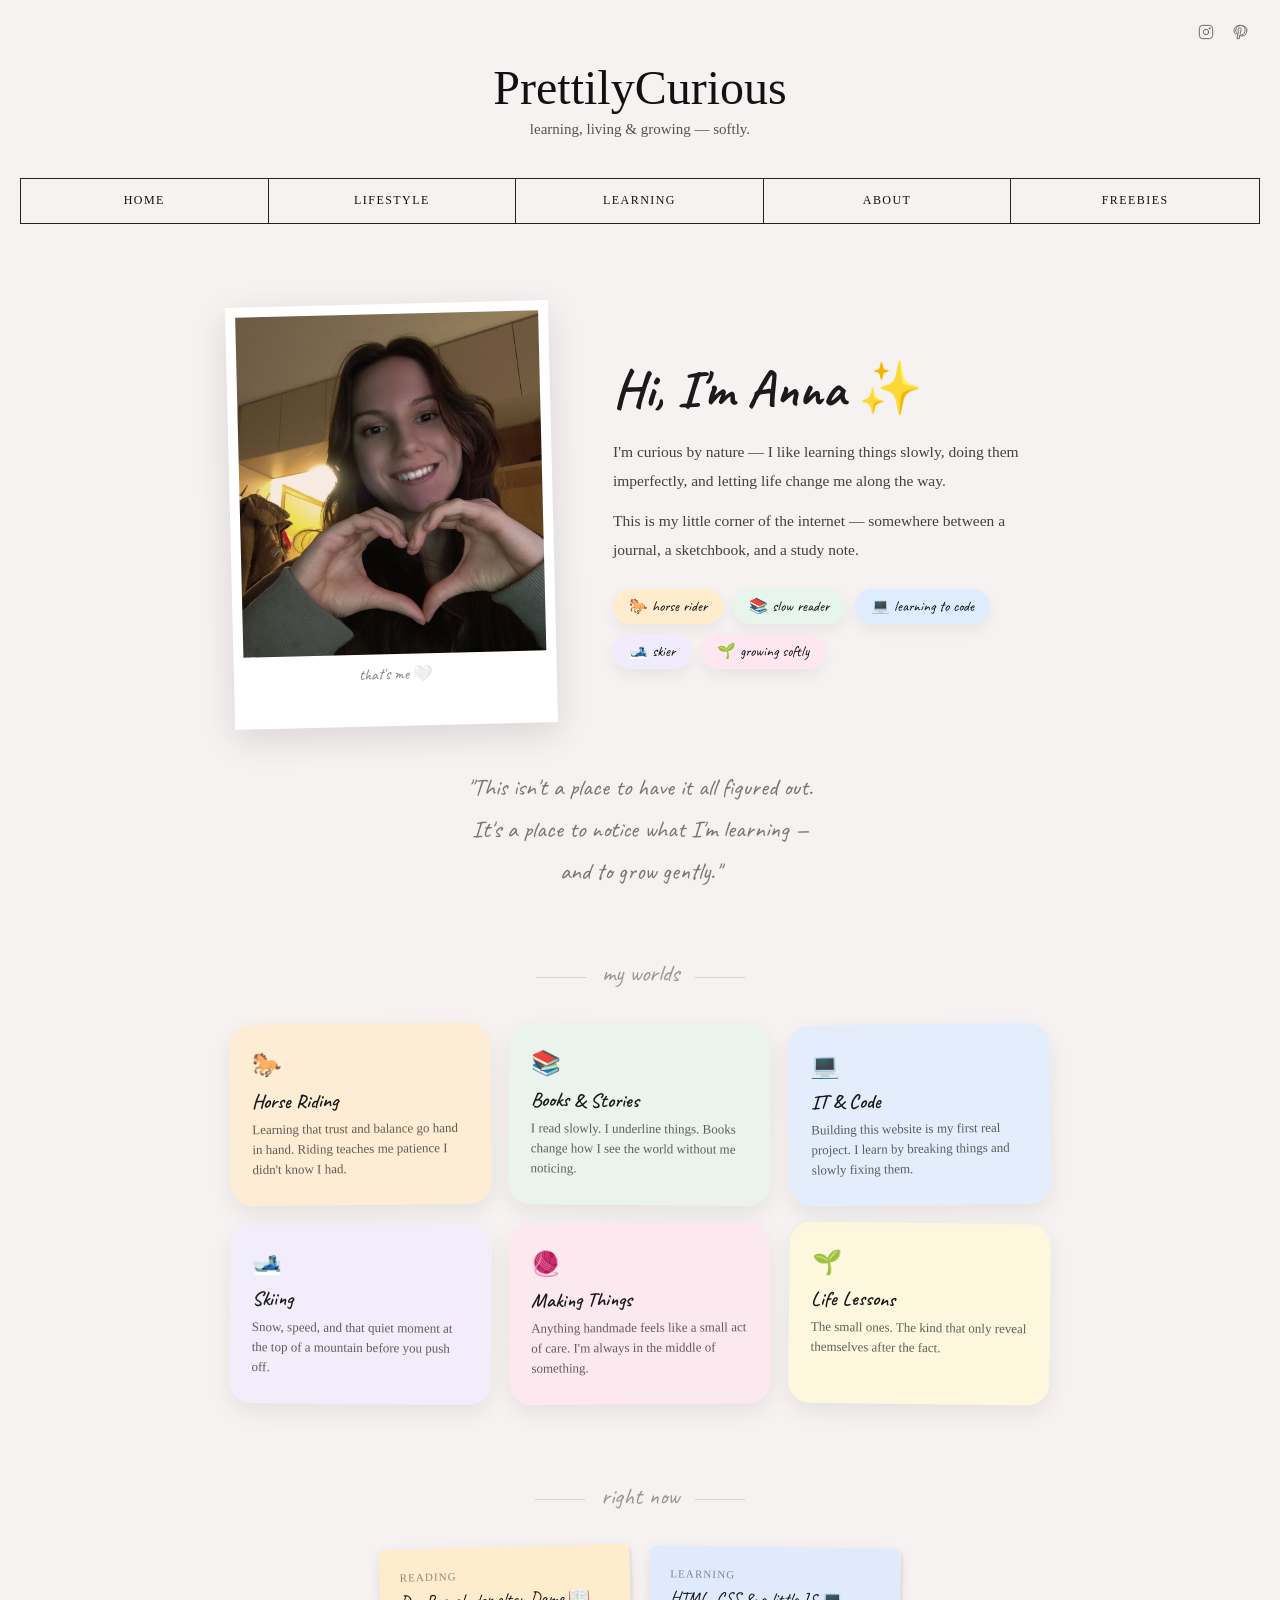
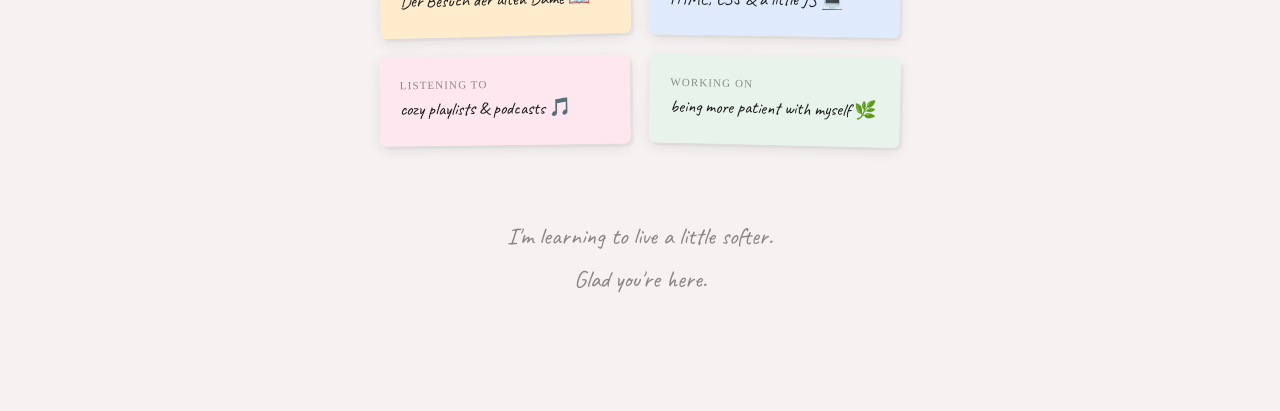
==== about.html @ 050235d7 "." ====
<!DOCTYPE html>
<html lang="en">
<head>
    <meta charset="UTF-8">
    <title>About – PrettilyCurious</title>
    <meta name="viewport" content="width=device-width, initial-scale=1.0">
    <link rel="stylesheet" href="style.css">
    <link href="https://fonts.googleapis.com/css2?family=Caveat:wght@400;600;700&display=swap" rel="stylesheet">
    <style>

        /* ── Hero ── */
        .about-hero {
            padding: 80px 20px 20px;
            max-width: 860px;
            margin: 0 auto;
            display: grid;
            grid-template-columns: 0.85fr 1.15fr;
            gap: 60px;
            align-items: center;
        }

        /* Polaroid-style photo */
        .about-photo-card {
            background: white;
            padding: 10px 10px 42px;
            box-shadow: 0 10px 35px rgba(0,0,0,0.12);
            transform: rotate(-1.4deg);
            position: relative;
        }
        .about-photo-card img {
            width: 100%;
            display: block;
            object-fit: cover;
            height: 340px;
        }
        .about-photo-caption {
            font-family: 'Caveat', cursive;
            font-size: 16px;
            text-align: center;
            padding-top: 10px;
            opacity: 0.5;
            display: block;
        }

        /* Intro text */
        .about-intro h1 {
            font-family: 'Caveat', cursive;
            font-size: 52px;
            font-weight: 700;
            line-height: 1.1;
            margin-bottom: 20px;
            color: #1a1a1a;
        }
        .about-intro p {
            font-size: 15.5px;
            line-height: 1.85;
            opacity: 0.78;
            margin-bottom: 12px;
        }

        /* Tags */
        .about-tags {
            display: flex;
            flex-wrap: wrap;
            gap: 10px;
            margin-top: 24px;
        }
        .about-tag {
            padding: 8px 16px;
            border-radius: 999px;
            font-size: 13px;
            box-shadow: 0 6px 16px rgba(0,0,0,0.06);
            font-family: 'Caveat', cursive;
            font-size: 15px;
        }
        .about-tag:nth-child(1) { background: rgba(255,235,200,0.9); }
        .about-tag:nth-child(2) { background: rgba(230,245,235,0.9); }
        .about-tag:nth-child(3) { background: rgba(220,235,255,0.9); }
        .about-tag:nth-child(4) { background: rgba(240,235,255,0.9); }
        .about-tag:nth-child(5) { background: rgba(255,230,240,0.9); }

        /* ── Chapter break (matching lifestyle) ── */
        .chapter-break {
            text-align: center;
            padding: 56px 0 36px;
        }
        .chapter-break::before,
        .chapter-break::after {
            content: '';
            display: inline-block;
            width: 50px; height: 1px;
            background: rgba(0,0,0,0.13);
            vertical-align: middle;
            margin: 0 16px;
        }
        .chapter-break span {
            font-family: 'Caveat', cursive;
            font-size: 24px;
            opacity: 0.42;
            color: #1a1a1a;
        }

        /* ── Quote ── */
        .about-quote {
            text-align: center;
            padding: 20px 20px 10px;
            max-width: 620px;
            margin: 0 auto;
        }
        .about-quote blockquote {
            font-family: 'Caveat', cursive;
            font-size: 24px;
            line-height: 1.75;
            opacity: 0.55;
            font-style: normal;
            font-weight: 400;
        }

        /* ── My Worlds ── */
        .about-worlds {
            max-width: 860px;
            margin: 0 auto;
            padding: 0 20px 20px;
        }
        .worlds-grid {
            display: grid;
            grid-template-columns: repeat(3, 1fr);
            gap: 18px;
        }
        .world-tile {
            padding: 26px 22px;
            border-radius: 22px;
            box-shadow: 0 8px 22px rgba(0,0,0,0.07);
            transition: transform 0.25s ease;
        }
        .world-tile:hover { transform: rotate(0deg) translateY(-4px) !important; }

        .world-tile:nth-child(1) { background: rgba(255,235,200,0.7);  transform: rotate(-0.6deg); }
        .world-tile:nth-child(2) { background: rgba(230,245,235,0.7);  transform: rotate(0.4deg); }
        .world-tile:nth-child(3) { background: rgba(220,235,255,0.7);  transform: rotate(-0.8deg); }
        .world-tile:nth-child(4) { background: rgba(240,235,255,0.7);  transform: rotate(0.5deg); }
        .world-tile:nth-child(5) { background: rgba(255,230,240,0.7);  transform: rotate(-0.4deg); }
        .world-tile:nth-child(6) { background: rgba(255,248,215,0.75); transform: rotate(0.7deg); }

        .world-emoji { font-size: 24px; display: block; margin-bottom: 10px; }
        .world-tile h4 {
            font-family: 'Caveat', cursive;
            font-size: 20px;
            font-weight: 600;
            margin-bottom: 6px;
            color: #1a1a1a;
        }
        .world-tile p { font-size: 13px; line-height: 1.55; opacity: 0.65; }

        /* ── Right now ── */
        .about-currently {
            max-width: 860px;
            margin: 0 auto;
            padding: 0 20px 30px;
        }
        .sticky-grid {
            display: grid;
            grid-template-columns: repeat(2, 1fr);
            gap: 20px;
            max-width: 520px;
            margin: 0 auto;
        }
        .sticky {
            padding: 22px 20px 24px;
            border-radius: 6px;
            box-shadow: 0 4px 14px rgba(0,0,0,0.09), 3px 3px 0 rgba(0,0,0,0.04);
            transition: transform 0.25s ease;
        }
        .sticky:hover { transform: rotate(0deg) scale(1.04) !important; }
        .sticky:nth-child(1) { background: rgba(255,235,200,0.9);  transform: rotate(-1.5deg); }
        .sticky:nth-child(2) { background: rgba(220,235,255,0.88); transform: rotate(0.9deg); }
        .sticky:nth-child(3) { background: rgba(255,230,240,0.88); transform: rotate(-0.7deg); }
        .sticky:nth-child(4) { background: rgba(230,245,235,0.88); transform: rotate(1.3deg); }

        .sticky-label {
            font-size: 11px;
            opacity: 0.45;
            letter-spacing: 0.1em;
            text-transform: uppercase;
            margin-bottom: 6px;
        }
        .sticky-value {
            font-family: 'Caveat', cursive;
            font-size: 18px;
            line-height: 1.4;
            color: #1a1a1a;
        }

        /* ── Closing ── */
        .about-closing {
            padding: 40px 20px 110px;
            text-align: center;
        }
        .about-closing p {
            font-family: 'Caveat', cursive;
            font-size: 24px;
            opacity: 0.48;
            line-height: 1.8;
        }

        /* ── Mobile ── */
        @media (max-width: 640px) {
            .about-hero {
                grid-template-columns: 1fr;
                gap: 32px;
                padding: 40px 16px 20px;
            }
            .about-intro h1 { font-size: 38px; }
            .about-photo-card { max-width: 220px; margin: 0 auto; }
            .about-worlds-grid { grid-template-columns: repeat(2, 1fr); gap: 14px; }
            .about-values-grid { grid-template-columns: repeat(2, 1fr); gap: 14px; }
            .about-quote { padding: 32px 16px; }
            .about-closing { padding: 24px 16px 70px; }
            .chapter-section-about { padding: 32px 16px; }
        }

    </style>
</head>

<body>

<header class="site-header">
    <div class="social-links">
        <a href="https://instagram.com/prettilycurious" target="_blank" aria-label="Instagram">
            <svg viewBox="0 0 24 24" aria-hidden="true">
                <rect x="2" y="2" width="20" height="20" rx="5" ry="5"></rect>
                <circle cx="12" cy="12" r="4"></circle>
                <circle cx="17.5" cy="6.5" r="1"></circle>
            </svg>
        </a>
        <a href="https://pinterest.com/prettilycurious" target="_blank" aria-label="Pinterest">
            <svg viewBox="0 0 24 24" aria-hidden="true">
                <path d="M12 2C6.9 2 3 5.4 3 9.9c0 3.3 1.9 5.2 3.1 5.2.5 0 .8-1.4.8-1.8
      0-.5-1.3-1.6-1.3-3.7 0-4.3 3.3-7.4 7.7-7.4
      3.7 0 6.4 2.1 6.4 5.9
      0 4.4-1.9 8.1-4.8 8.1
      -1.6 0-2.8-1.3-2.4-2.9
      .4-1.9 1.3-4 1.3-5.4
      0-1.2-.7-2.3-2-2.3
      -1.6 0-2.8 1.6-2.8 3.8
      0 1.4.5 2.3.5 2.3
      L7.5 22h3.4l.8-5.6
      c.5.9 1.9 1.7 3.3 1.7
      4.4 0 7.4-4 7.4-9.4
      C22.4 5.7 18.1 2 12 2z"/>
            </svg>
        </a>
    </div>
    <div class="page-width">
        <h1 class="logo">PrettilyCurious</h1>
        <p class="tagline">learning, living & growing — softly.</p>
        <nav class="nav">
            <a href="index.html">HOME</a>
            <a href="lifestyle.html">LIFESTYLE</a>
            <a href="learning.html">LEARNING</a>
            <a href="about.html">ABOUT</a>
            <a href="dashboard.html">FREEBIES</a>
        </nav>
    </div>
</header>

<!-- HERO -->
<div class="about-hero">
    <div class="about-photo-card">
        <img src="assets/images/Heart_selfie.jpeg" alt="Anna">
        <span class="about-photo-caption">that's me 🤍</span>
    </div>
    <div class="about-intro">
        <h1>Hi, I'm Anna ✨</h1>
        <p>
            I'm curious by nature — I like learning things slowly,
            doing them imperfectly,
            and letting life change me along the way.
        </p>
        <p>
            This is my little corner of the internet —
            somewhere between a journal, a sketchbook, and a study note.
        </p>
        <div class="about-tags">
            <span class="about-tag">🐎 horse rider</span>
            <span class="about-tag">📚 slow reader</span>
            <span class="about-tag">💻 learning to code</span>
            <span class="about-tag">🎿 skier</span>
            <span class="about-tag">🌱 growing softly</span>
        </div>
    </div>
</div>

<!-- QUOTE -->
<div class="about-quote">
    <blockquote>
        "This isn't a place to have it all figured out.<br>
        It's a place to notice what I'm learning —<br>
        and to grow gently."
    </blockquote>
</div>

<!-- MY WORLDS -->
<div class="chapter-break"><span>my worlds</span></div>
<div class="about-worlds">
    <div class="worlds-grid">
        <div class="world-tile">
            <span class="world-emoji">🐎</span>
            <h4>Horse Riding</h4>
            <p>Learning that trust and balance go hand in hand. Riding teaches me patience I didn't know I had.</p>
        </div>
        <div class="world-tile">
            <span class="world-emoji">📚</span>
            <h4>Books & Stories</h4>
            <p>I read slowly. I underline things. Books change how I see the world without me noticing.</p>
        </div>
        <div class="world-tile">
            <span class="world-emoji">💻</span>
            <h4>IT & Code</h4>
            <p>Building this website is my first real project. I learn by breaking things and slowly fixing them.</p>
        </div>
        <div class="world-tile">
            <span class="world-emoji">🎿</span>
            <h4>Skiing</h4>
            <p>Snow, speed, and that quiet moment at the top of a mountain before you push off.</p>
        </div>
        <div class="world-tile">
            <span class="world-emoji">🧶</span>
            <h4>Making Things</h4>
            <p>Anything handmade feels like a small act of care. I'm always in the middle of something.</p>
        </div>
        <div class="world-tile">
            <span class="world-emoji">🌱</span>
            <h4>Life Lessons</h4>
            <p>The small ones. The kind that only reveal themselves after the fact.</p>
        </div>
    </div>
</div>

<!-- RIGHT NOW -->
<div class="chapter-break"><span>right now</span></div>
<div class="about-currently">
    <div class="sticky-grid">
        <div class="sticky">
            <div class="sticky-label">Reading</div>
            <div class="sticky-value">Der Besuch der alten Dame 📖</div>
        </div>
        <div class="sticky">
            <div class="sticky-label">Learning</div>
            <div class="sticky-value">HTML, CSS & a little JS 💻</div>
        </div>
        <div class="sticky">
            <div class="sticky-label">Listening to</div>
            <div class="sticky-value">cozy playlists & podcasts 🎵</div>
        </div>
        <div class="sticky">
            <div class="sticky-label">Working on</div>
            <div class="sticky-value">being more patient with myself 🌿</div>
        </div>
    </div>
</div>

<!-- CLOSING -->
<div class="about-closing">
    <p>
        I'm learning to live a little softer.<br>
        Glad you're here.
    </p>
</div>

<script src="javaScript.js"></script>
</body>
</html>
---- style.css ----
/* RESET */
:root {
   --soft-rose: rgba(230, 180, 190, 0.25);
   --soft-rose-solid: #e6b4be;
   --sage: rgba(180, 200, 185, 0.25);
}
* {
    margin: 0;
    padding: 0;
    box-sizing: border-box;
}

/* GLOBAL */
body {
    font-family: "Georgia", serif;
    background: #f6f2f1;
    color: #111;
}

a {
    text-decoration: none;
    color: inherit;
}

/* PAGE WIDTH */
.page-width {
    max-width: 1500px;
    margin: 0 auto;
}

/* ================= HEADER ================= */

.site-header {
    text-align: center;
    padding: 60px 20px 0;
}

.logo {
    font-size: 48px;
    font-weight: 500;
    margin-bottom: 6px;
}

.tagline {
    font-size: 15px;
    opacity: 0.7;
    margin-bottom: 40px;
}

/* NAV */
.nav {
    display: grid;
    grid-template-columns: repeat(5, 1fr);
    border: 1px solid #222;
    border-bottom: 1px solid #222; /* WICHTIG */
    margin-top: 2rem;

    position: relative;
    z-index: 2; /* liegt ÜBER dem Hero */
}

.nav a {
    text-align: center;
    padding: 0.9rem 0;
    text-decoration: none;
    font-size: 0.75rem;
    letter-spacing: 0.12em;
    color: #111;
    border-right: 1px solid #222;
    transition: background 0.2s ease, color 0.2s ease;
}

.nav a:last-child {
    border-right: none;
}

/* subtiler Hover */
.nav a:hover {
    background: rgba(230, 180, 190, 0.35);
    text-decoration: underline;
    text-underline-offset: 4px;
}


/* ================= HERO ================= */

.hero {
    margin-top: 0; /* KEIN Abstand zum Nav */
}

.hero-image {
    width: 100%;
    display: block;
    box-shadow: 0 30px 60px rgba(0,0,0,0.08);
}

/* ================= CURRENT TOPICS ================= */

.topics {
     background: var(--soft-rose);
        padding: 140px 20px 120px;
        margin-top: 120px;
        border-radius: 80px;
}

.topics-header {
    display: flex;
    align-items: center;
    justify-content: center;
    gap: 24px;
    margin-bottom: 70px;
}

.topics-header h2 {
    font-size: 16px;
    letter-spacing: 3px;
    font-weight: 400;
}

.topics-header em {
    font-style: italic;
    letter-spacing: 1px;
}

.topics-header .line {
    width: 70px;
    height: 1px;
    background: #222;
}

/* TOPICS GRID */
.topics-grid {
    display: grid;
    grid-template-columns: repeat(3, 1fr);
    gap: 60px;
    margin-bottom: 60px;
}

/* TOPIC CARD */
.topic-card {
    text-align: center;
    transition: transform 0.25s ease;
}

.topic-card img {
    width: 100%;
    height: 360px;
    object-fit: cover;
    border-radius: 18px;
    box-shadow: 0 20px 40px rgba(0,0,0,0.12);
    transition: transform 0.3s ease, box-shadow 0.3s ease;
}

.topic-card p {
    margin-top: 16px;
    font-size: 14px;
    letter-spacing: 0.5px;
}

/* HOVER TOPICS */
.topic-card:hover img {
    transform: translateY(-6px);
    box-shadow: 0 28px 60px rgba(0,0,0,0.18);
}

/* UNTERE LINIE */
.topics-divider {
    height: 1px;
    width: 100%;
    background: #222;
    margin-top: 80px;
}

/* ================= CURRENT FAVOURITES ================= */

.favorites {
  background: #f6f2f1; /* bewusst beige */
  padding: 140px 20px 120px;
}

.favorites-header {
  display: flex;
  align-items: center;
  justify-content: center;
  gap: 24px;
  margin-bottom: 80px;
}

.favorites-header h2 {
  font-size: 16px;
  letter-spacing: 3px;
  font-weight: 400;
}

.favorites-header em {
  font-style: italic;
  letter-spacing: 1px;
}

.favorites-header .line {
  width: 70px;
  height: 1px;
  background: var(--soft-rose-solid);
}

/* GRID */

.favorites-grid {
  display: grid;
  grid-template-columns: repeat(5, 1fr);
  gap: 40px;
}

/* CARD */

.favorite-card {
  position: relative;
  background: rgba(255,255,255,0.85);
  border-radius: 22px;
  padding: 40px 28px;
  text-align: center;
  box-shadow: 0 18px 45px rgba(0,0,0,0.08);
  transition: transform 0.25s ease;
}

.favorite-card:hover {
  transform: translateY(-4px);
}


.favorite-card .icon {
  font-size: 22px;
  display: block;
  margin-bottom: 14px;
}

.favorite-card h3 {
  font-size: 13px;
  letter-spacing: 0.14em;
  text-transform: uppercase;
  margin-bottom: 14px;
}

.favorite-card p {
  font-size: 14px;
  line-height: 1.6;
  opacity: 0.85;
}

.favorite-card em {
  font-style: italic;
  opacity: 0.8;
}

.favorite-image {
  position: absolute;
  top: -28px;
  left: 50%;
  transform: translateX(-50%) translateY(20px);

  width: 180px;
  aspect-ratio: 4 / 5;   /* 👈 KEY CHANGE */

  border-radius: 16px;
  overflow: hidden;

  opacity: 0;
  pointer-events: none;
  transition: opacity 0.35s ease, transform 0.35s ease;

}

.favorite-image img {
  width: 100%;
  height: 100%;
  object-fit: cover;     /* ✨ DAS ist der Gamechanger */
  object-position: center;

  box-shadow: 0 14px 35px rgba(0,0,0,0.18);
}


.favorite-card:hover .favorite-image {
  opacity: 1;
  transform: translateX(-50%) translateY(0);
}

.favorite-content {
  transition: opacity 0.3s ease, transform 0.3s ease;
}

.favorite-card:hover .favorite-content {
  opacity: 0;
  transform: translateY(6px);
 }


/* RESPONSIVE */

@media (max-width: 1100px) {
  .favorites-grid {
    grid-template-columns: repeat(2, 1fr);
  }
}

@media (max-width: 600px) {
  .favorites-grid {
    grid-template-columns: 1fr;
  }
}

/* ================= Glitter ================= */
.sparkle {
  position: absolute;
  width: 3px;
  height: 3px;
  background: rgba(230, 180, 190, 0.45); /* soft rose, sehr fein */
  border-radius: 50%;
  pointer-events: none;
  z-index: 9999;

  filter: blur(0.3px);

  animation: sparkleFade 0.6s ease-out forwards;
}

@keyframes sparkleFade {
  0% {
    transform: scale(1);
    opacity: 0.9;
  }
  100% {
    transform: scale(0.2) translateY(10px);
    opacity: 0;
  }
}

/* ================= Social Media ================= */

.social-links {
  position: absolute;
  top: 24px;
  right: 32px;
  display: flex;
  gap: 18px;
  z-index: 3;
}

.social-links svg {
  width: 16px;
  height: 16px;
  stroke: #111;
  fill: none;
  stroke-width: 1.5;
  opacity: 0.6;
  transition: opacity 0.2s ease, stroke 0.2s ease;
}

.social-links a:hover svg {
  opacity: 1;
  stroke: var(--soft-rose-solid);
}


/* ================= RESPONSIVE ================= */

@media (max-width: 768px) {

    /* Header */
    .site-header { padding: 44px 16px 0; }
    .logo { font-size: 32px; }
    .tagline { font-size: 13px; margin-bottom: 24px; }
    .social-links { top: 14px; right: 14px; gap: 12px; }

    /* Nav — horizontal scroll statt wrap */
    .nav {
        display: flex;
        overflow-x: auto;
        -webkit-overflow-scrolling: touch;
        scrollbar-width: none;
        grid-template-columns: unset;
    }
    .nav::-webkit-scrollbar { display: none; }
    .nav a {
        flex: 0 0 auto;
        white-space: nowrap;
        padding: 0.85rem 18px;
        font-size: 0.7rem;
    }

    /* Homepage topics */
    .topics { padding: 70px 16px; margin-top: 50px; border-radius: 40px; }
    .topics-grid { grid-template-columns: 1fr; gap: 28px; }
    .topic-card img { height: 220px; }
    .topics-header { margin-bottom: 40px; }

    /* Favorites */
    .favorites { padding: 70px 16px; }
    .favorites-header { margin-bottom: 48px; }

    /* About (global grid) */
    .about-hero { padding: 60px 16px; }
    .about-hero-grid { grid-template-columns: 1fr; gap: 36px; }
    .about-worlds-grid { grid-template-columns: 1fr; gap: 24px; }
    .about-story { padding: 60px 16px; }
    .about-worlds { padding: 60px 16px; }
    .about-why { padding: 60px 16px; }
}

/*.diary-note {
  padding: 50px 0px;
  text-align: center;
}

.diary-note p {
  font-family: Georgia, serif;
  font-size: 18px;
  font-style: italic;
  color: rgba(17, 17, 17, 0.55);
  letter-spacing: 0.02em;
}*/


/* ================= LEARNING ================= */

.page-width.narrow {
  max-width: 900px;
}

/* ===== LEARNING HEADER UPDATE ===== */

/* ================= LEARNING HEADER ================= */

.learning-hero {
  padding: 50px 20px 60px;
  text-align: center;
  background: linear-gradient(
    180deg,
    rgba(255, 225, 230, 0.45),
    rgba(246, 242, 241, 0)
  );
  border-radius: 0 0 100px 100px;
}

.learning-hero::after {
  content: "";
  display: block;
  width: 80px;
  height: 2px;
  background: rgba(230, 180, 190, 0.6);
  margin: 80px auto 0;
  border-radius: 2px;
}

.learning-title {
  font-size: 56px;
  font-weight: 500;
  margin-bottom: 12px;
}

.learning-intro {
  max-width: 520px;
  margin: 0 auto 50px;
  font-size: 16px;
  line-height: 1.6;
  opacity: 0.8;
}

/* WORLDS */

.learning-worlds {
  display: flex;
  flex-wrap: wrap;
  gap: 16px;
  justify-content: center;
}

/* BASE CHIP */

.world-chip {
  padding: 14px 22px;
  border-radius: 999px;
  font-size: 14px;
  letter-spacing: 0.04em;
  background: rgba(255,255,255,0.85);
  box-shadow: 0 12px 25px rgba(0,0,0,0.08);
  transition: transform 0.25s ease, box-shadow 0.25s ease;
}

/* Hover – playful but soft */
.world-chip:hover {
  transform: translateY(-4px);
  box-shadow: 0 18px 35px rgba(0,0,0,0.14);
}

/* COLOR VARIANTS */

.world-chip.books {
  background: rgba(255, 235, 200, 0.9);
}

.world-chip.code {
  background: rgba(220, 235, 255, 0.9);
}

.world-chip.riding {
  background: rgba(230, 245, 235, 0.9);
}

.world-chip.skiing {
  background: rgba(235, 240, 255, 0.9);
}

.world-chip.making {
  background: rgba(255, 230, 240, 0.9);
}

.world-chip.life {
  background: rgba(225, 240, 230, 0.9);
}

.learning-entry {
  max-width: 520px;
  margin-bottom: 60px;
}

.entry-meta {
  font-size: 12px;
  letter-spacing: 0.12em;
  opacity: 0.6;
}



/* ===== ABOUT ===== */
.about-hero {
  padding: 140px 20px 120px;
}

.about-hero-grid {
  display: grid;
  grid-template-columns: 1.1fr 0.9fr;
  gap: 80px;
  align-items: center;
}

.about-hero-text h1 {
  font-size: 42px;
  font-weight: 500;
  margin-bottom: 24px;
}

.about-hero-text p {
  font-size: 18px;
  line-height: 1.7;
  opacity: 0.85;
}

.about-hero-image img {
  width: 100%;
  border-radius: 28px;
  box-shadow: 0 30px 60px rgba(0,0,0,0.12);
}

.about-story {
  padding: 100px 20px;
  text-align: center;
}

.about-story-text {
  font-size: 20px;
  line-height: 1.8;
  max-width: 720px;
  margin: 0 auto;
}

.about-worlds {
  padding: 120px 20px;
}

.about-worlds-grid {
  display: grid;
  grid-template-columns: repeat(3, 1fr);
  gap: 40px;
}

.world-card {
  position: relative;
}

.world-card img {
  width: 100%;
  height: 420px;
  object-fit: cover;
  border-radius: 26px;
  box-shadow: 0 20px 40px rgba(0,0,0,0.12);
}

.world-card span {
  position: absolute;
  bottom: 18px;
  left: 18px;
  background: rgba(255,255,255,0.8);
  padding: 6px 14px;
  border-radius: 14px;
  font-size: 13px;
}

.about-why {
  padding: 120px 20px;
  text-align: center;
}

.about-why p {
  font-size: 18px;
  opacity: 0.75;
}
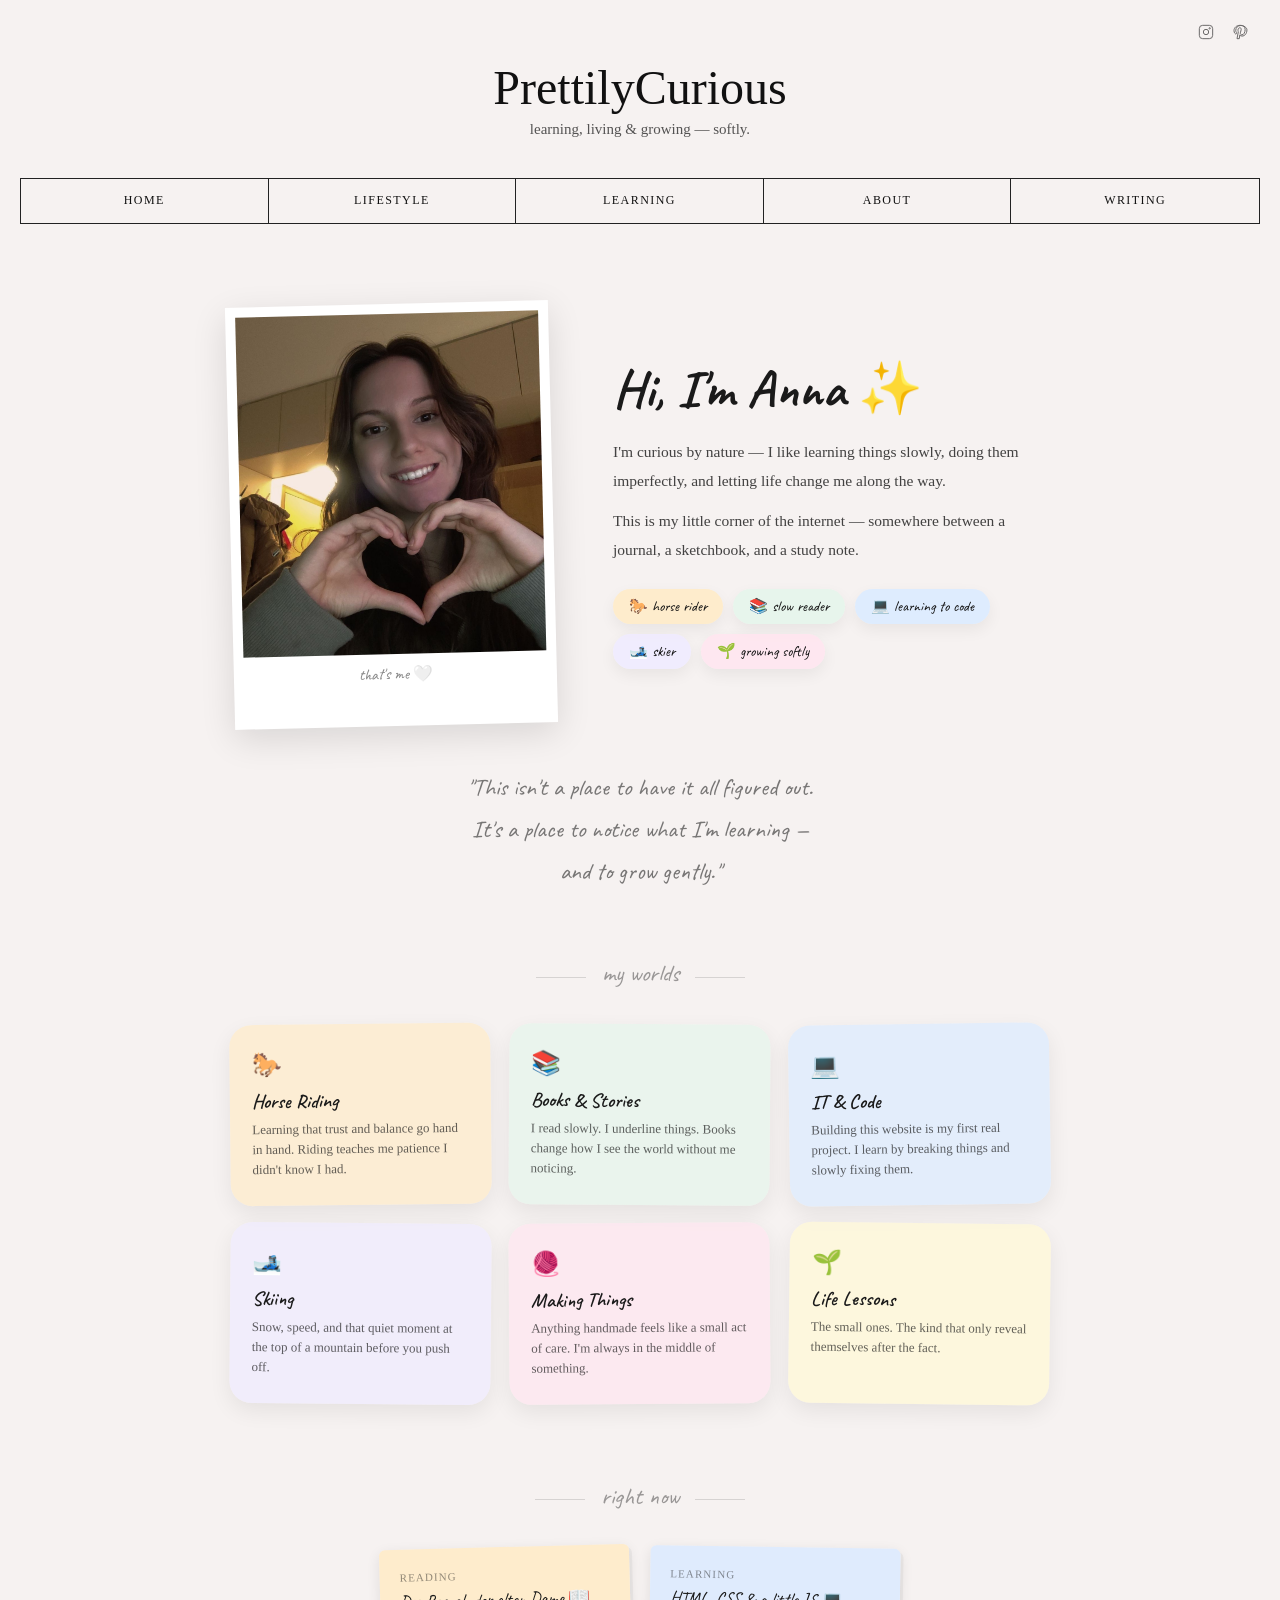
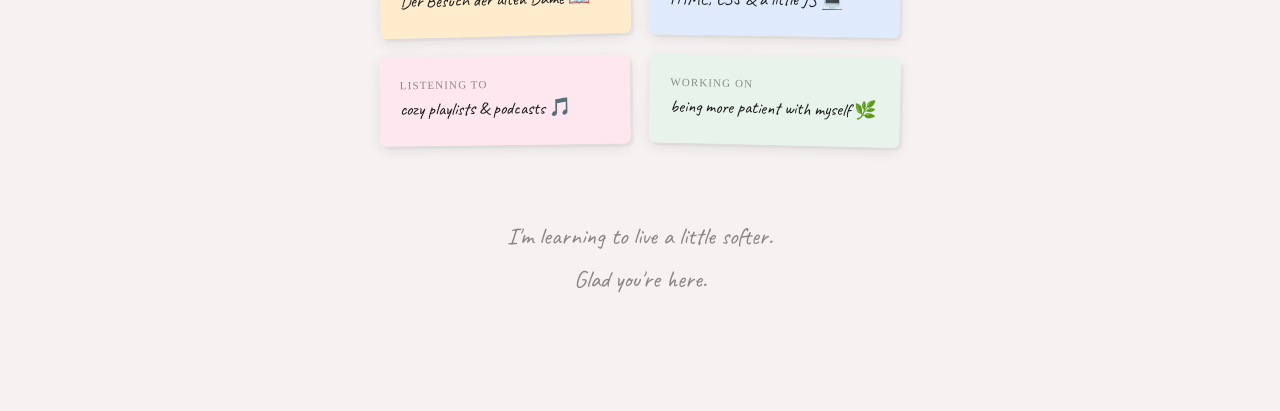
==== commit b87b832a: "Add Writing page; replace Freebies with Writing in nav" ====
--- a/about.html
+++ b/about.html
@@ -259,7 +259,7 @@
             <a href="lifestyle.html">LIFESTYLE</a>
             <a href="learning.html">LEARNING</a>
             <a href="about.html">ABOUT</a>
-            <a href="dashboard.html">FREEBIES</a>
+            <a href="writing.html">WRITING</a>
         </nav>
     </div>
 </header>
--- a/style.css
+++ b/style.css
@@ -507,8 +507,12 @@
   background: rgba(230, 245, 235, 0.9);
 }
 
-.world-chip.skiing {
-  background: rgba(235, 240, 255, 0.9);
+.world-chip.running {
+  background: rgba(255, 235, 215, 0.9);
+}
+
+.world-chip.writing {
+  background: rgba(240, 235, 255, 0.9);
 }
 
 .world-chip.making {
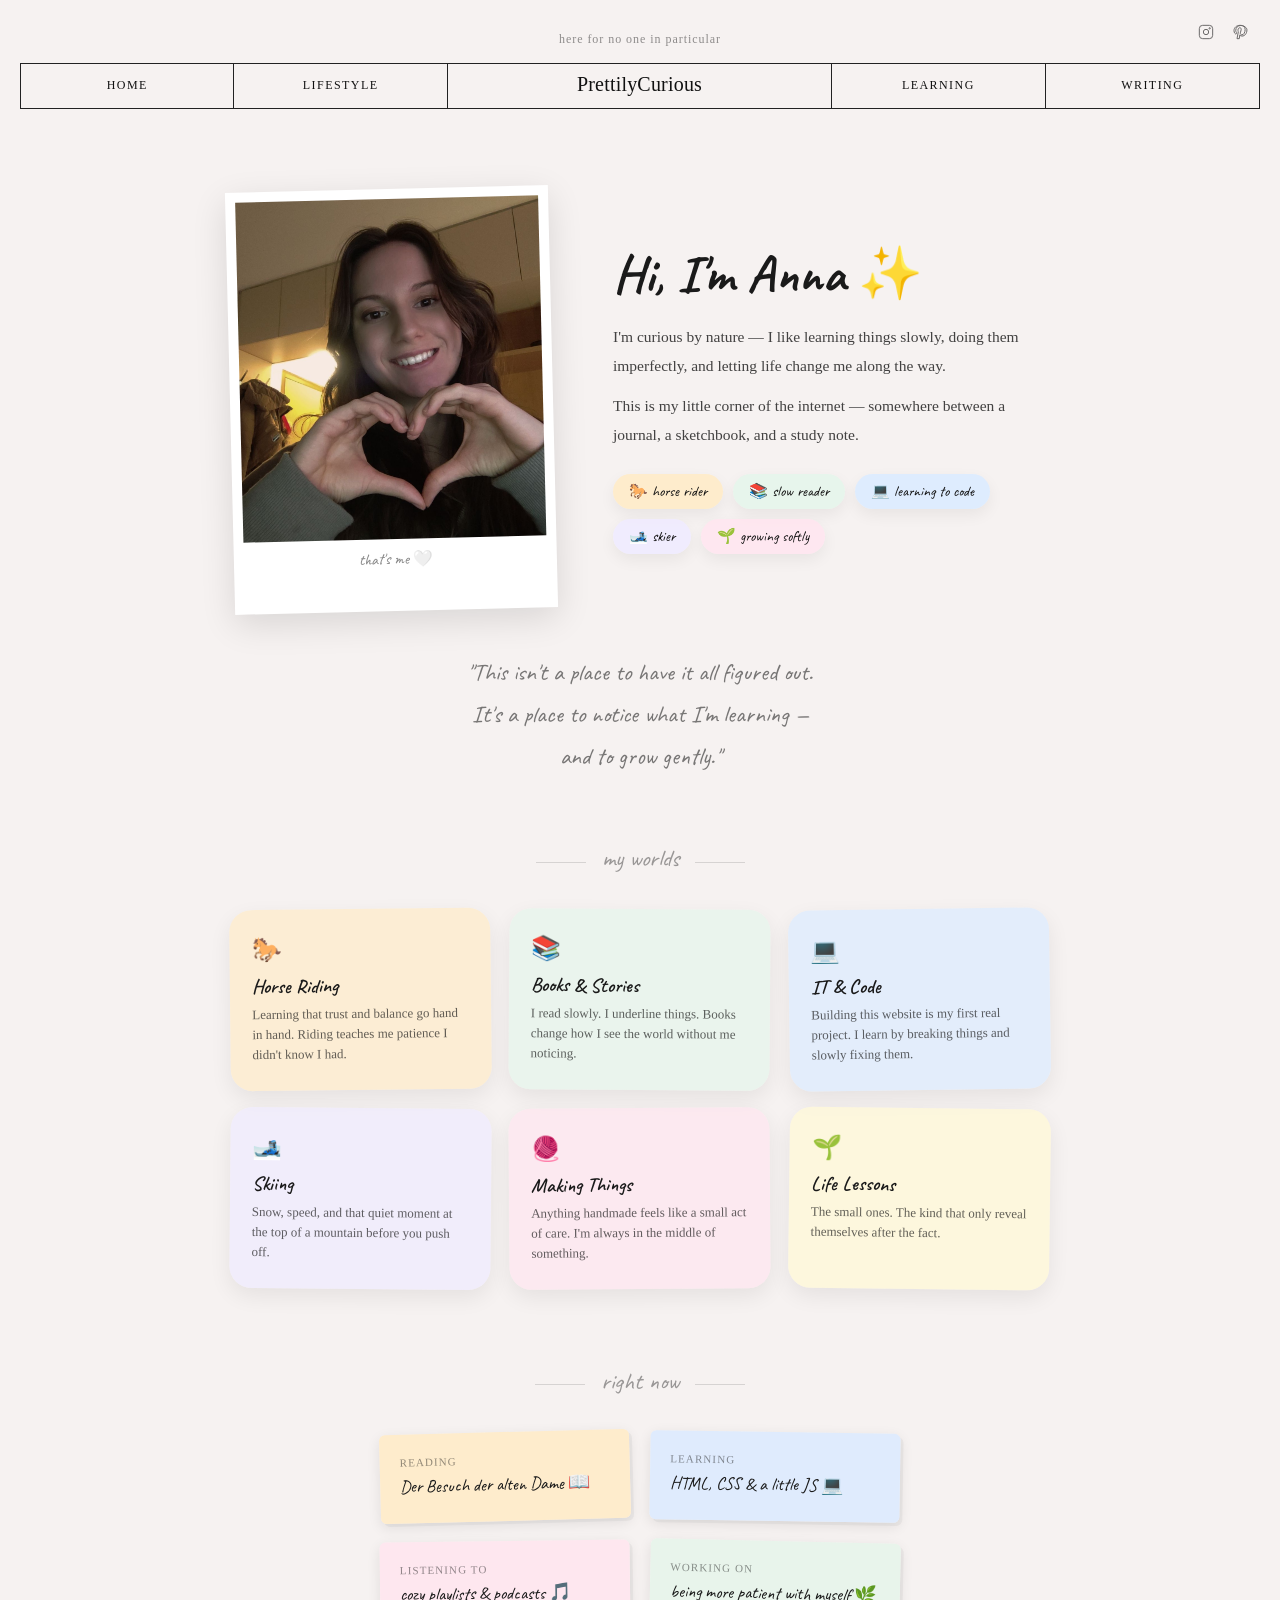
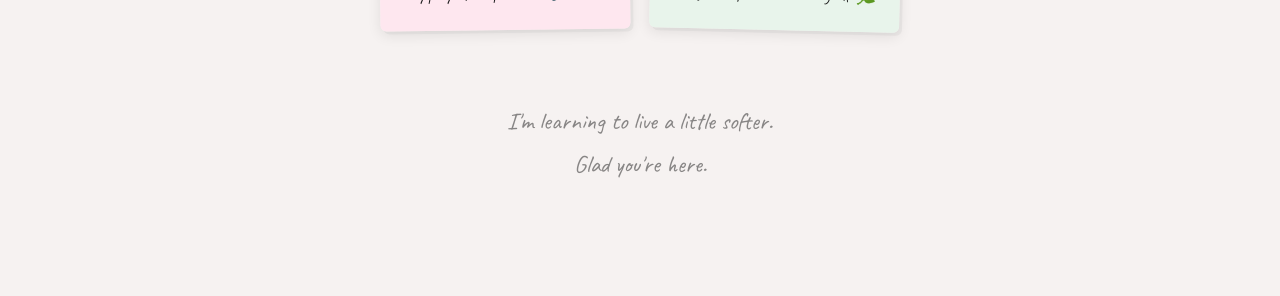
==== commit e7ec0bb9: "Centered logo nav, tagline 'here for no one in particular'" ====
--- a/about.html
+++ b/about.html
@@ -252,13 +252,12 @@
         </a>
     </div>
     <div class="page-width">
-        <h1 class="logo">PrettilyCurious</h1>
-        <p class="tagline">learning, living & growing — softly.</p>
+        <p class="tagline">here for no one in particular</p>
         <nav class="nav">
             <a href="index.html">HOME</a>
             <a href="lifestyle.html">LIFESTYLE</a>
+            <a href="index.html" class="nav-logo">PrettilyCurious</a>
             <a href="learning.html">LEARNING</a>
-            <a href="about.html">ABOUT</a>
             <a href="writing.html">WRITING</a>
         </nav>
     </div>
--- a/style.css
+++ b/style.css
@@ -32,31 +32,23 @@
 
 .site-header {
     text-align: center;
-    padding: 60px 20px 0;
-}
-
-.logo {
-    font-size: 48px;
-    font-weight: 500;
-    margin-bottom: 6px;
+    padding: 32px 20px 0;
 }
 
 .tagline {
-    font-size: 15px;
-    opacity: 0.7;
-    margin-bottom: 40px;
+    font-size: 12px;
+    opacity: 0.45;
+    letter-spacing: 0.08em;
+    margin-bottom: 16px;
 }
 
 /* NAV */
 .nav {
     display: grid;
-    grid-template-columns: repeat(5, 1fr);
+    grid-template-columns: 1fr 1fr 1.8fr 1fr 1fr;
     border: 1px solid #222;
-    border-bottom: 1px solid #222; /* WICHTIG */
-    margin-top: 2rem;
-
     position: relative;
-    z-index: 2; /* liegt ÜBER dem Hero */
+    z-index: 2;
 }
 
 .nav a {
@@ -74,11 +66,23 @@
     border-right: none;
 }
 
+.nav-logo {
+    font-size: 20px !important;
+    font-weight: 500 !important;
+    letter-spacing: 0.01em !important;
+    padding: 0.5rem 0 !important;
+    line-height: 1.2;
+}
+
 /* subtiler Hover */
 .nav a:hover {
     background: rgba(230, 180, 190, 0.35);
     text-decoration: underline;
     text-underline-offset: 4px;
+}
+
+.nav-logo:hover {
+    text-decoration: none !important;
 }
 
 
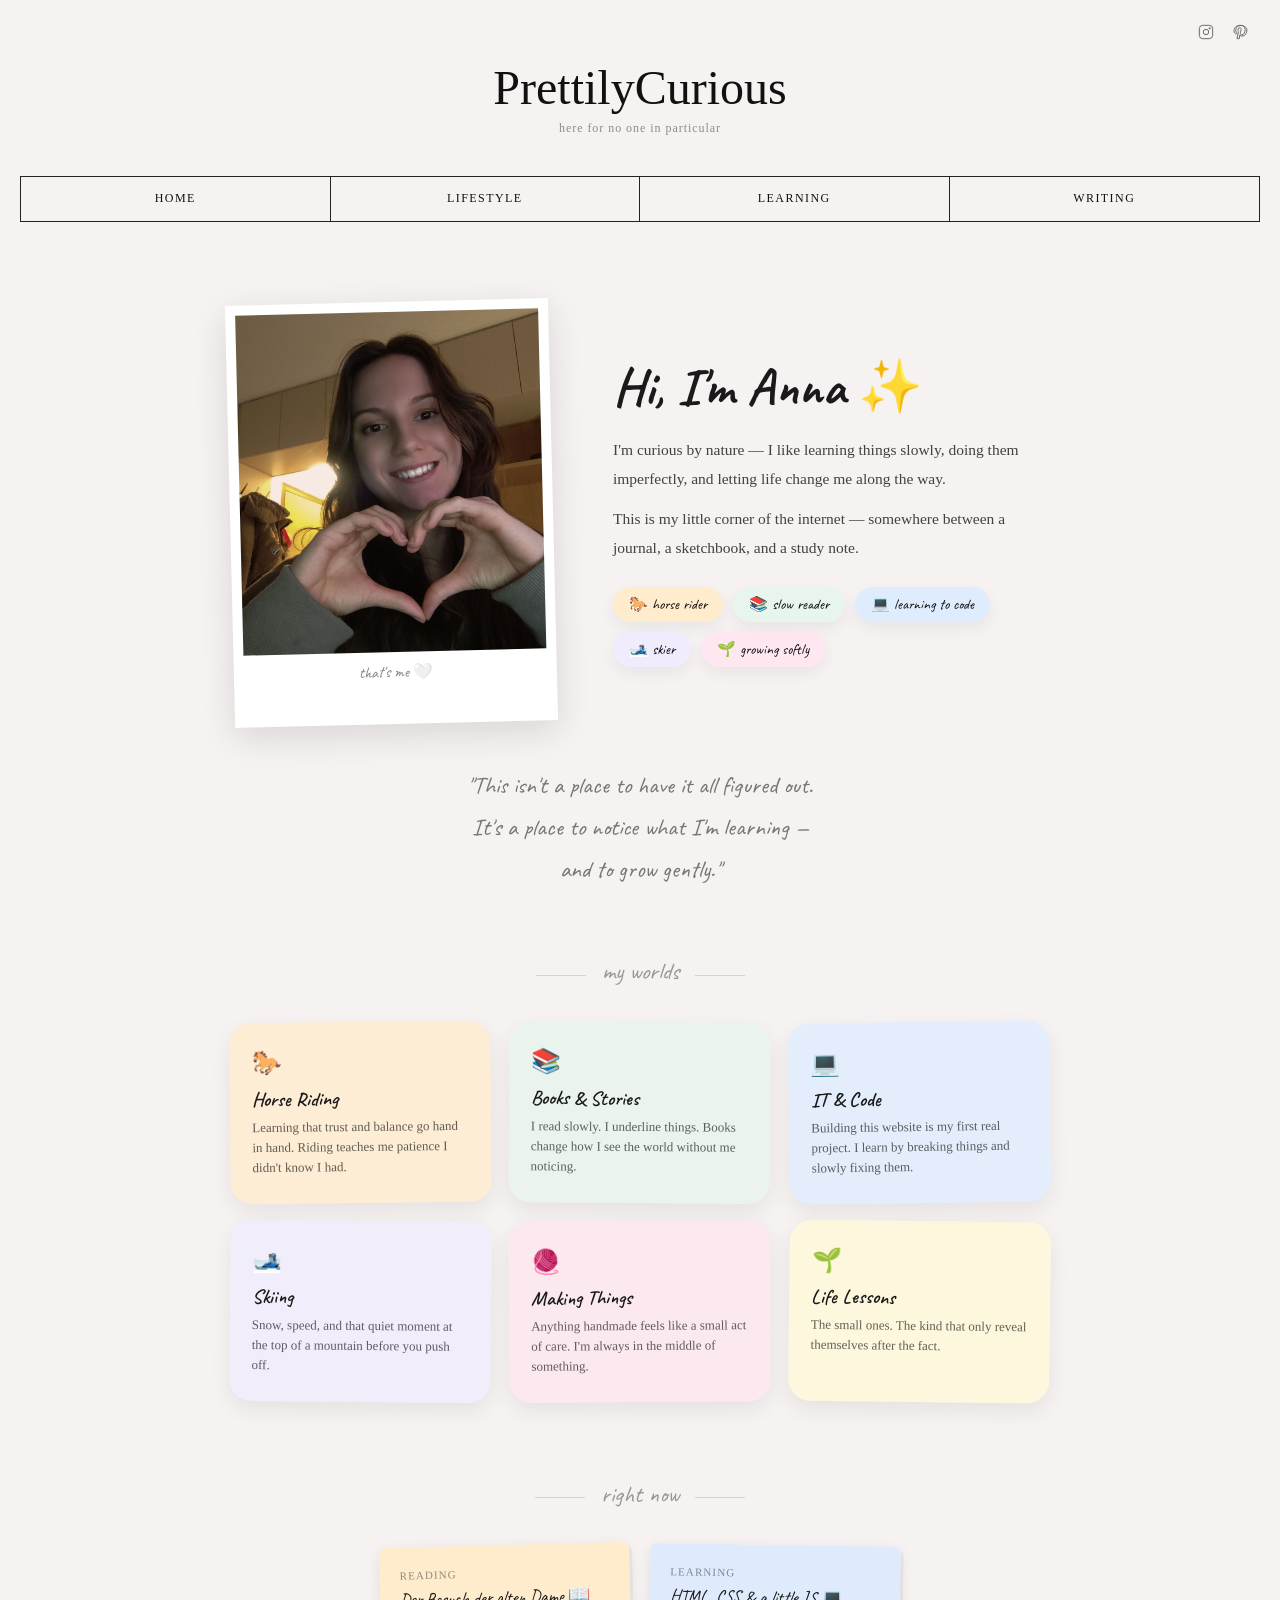
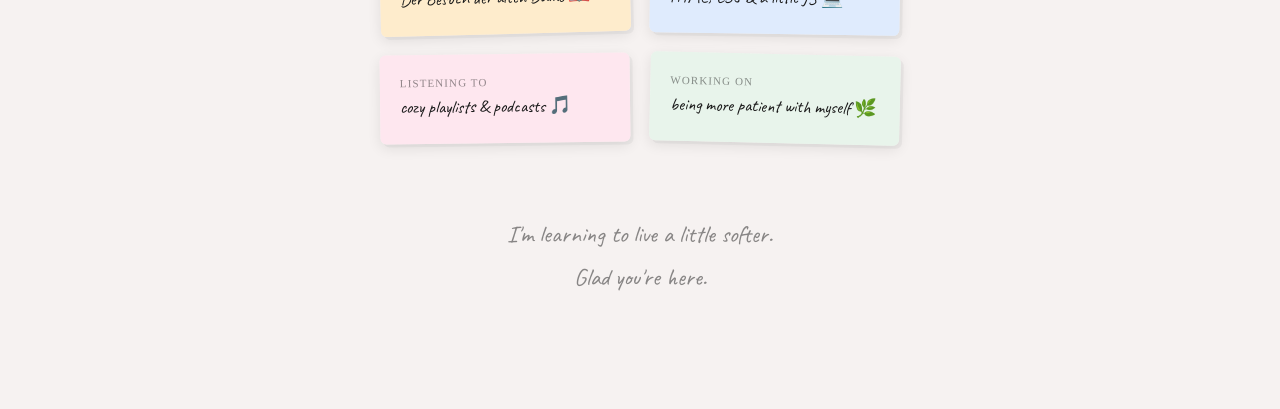
==== commit 413d5231: "Revert logo above nav, crop hero image bottom - Restore <h1 class="logo"> above nav on all pages - N" ====
--- a/about.html
+++ b/about.html
@@ -252,11 +252,11 @@
         </a>
     </div>
     <div class="page-width">
+        <h1 class="logo">PrettilyCurious</h1>
         <p class="tagline">here for no one in particular</p>
         <nav class="nav">
             <a href="index.html">HOME</a>
             <a href="lifestyle.html">LIFESTYLE</a>
-            <a href="index.html" class="nav-logo">PrettilyCurious</a>
             <a href="learning.html">LEARNING</a>
             <a href="writing.html">WRITING</a>
         </nav>
--- a/style.css
+++ b/style.css
@@ -32,21 +32,28 @@
 
 .site-header {
     text-align: center;
-    padding: 32px 20px 0;
+    padding: 60px 20px 0;
+}
+
+.logo {
+    font-size: 48px;
+    font-weight: 500;
+    margin-bottom: 6px;
 }
 
 .tagline {
     font-size: 12px;
     opacity: 0.45;
     letter-spacing: 0.08em;
-    margin-bottom: 16px;
+    margin-bottom: 40px;
 }
 
 /* NAV */
 .nav {
     display: grid;
-    grid-template-columns: 1fr 1fr 1.8fr 1fr 1fr;
+    grid-template-columns: repeat(4, 1fr);
     border: 1px solid #222;
+    margin-top: 2rem;
     position: relative;
     z-index: 2;
 }
@@ -66,14 +73,6 @@
     border-right: none;
 }
 
-.nav-logo {
-    font-size: 20px !important;
-    font-weight: 500 !important;
-    letter-spacing: 0.01em !important;
-    padding: 0.5rem 0 !important;
-    line-height: 1.2;
-}
-
 /* subtiler Hover */
 .nav a:hover {
     background: rgba(230, 180, 190, 0.35);
@@ -81,10 +80,6 @@
     text-underline-offset: 4px;
 }
 
-.nav-logo:hover {
-    text-decoration: none !important;
-}
-
 
 /* ================= HERO ================= */
 
@@ -96,6 +91,9 @@
     width: 100%;
     display: block;
     box-shadow: 0 30px 60px rgba(0,0,0,0.08);
+    max-height: 560px;
+    object-fit: cover;
+    object-position: top center;
 }
 
 /* ================= CURRENT TOPICS ================= */
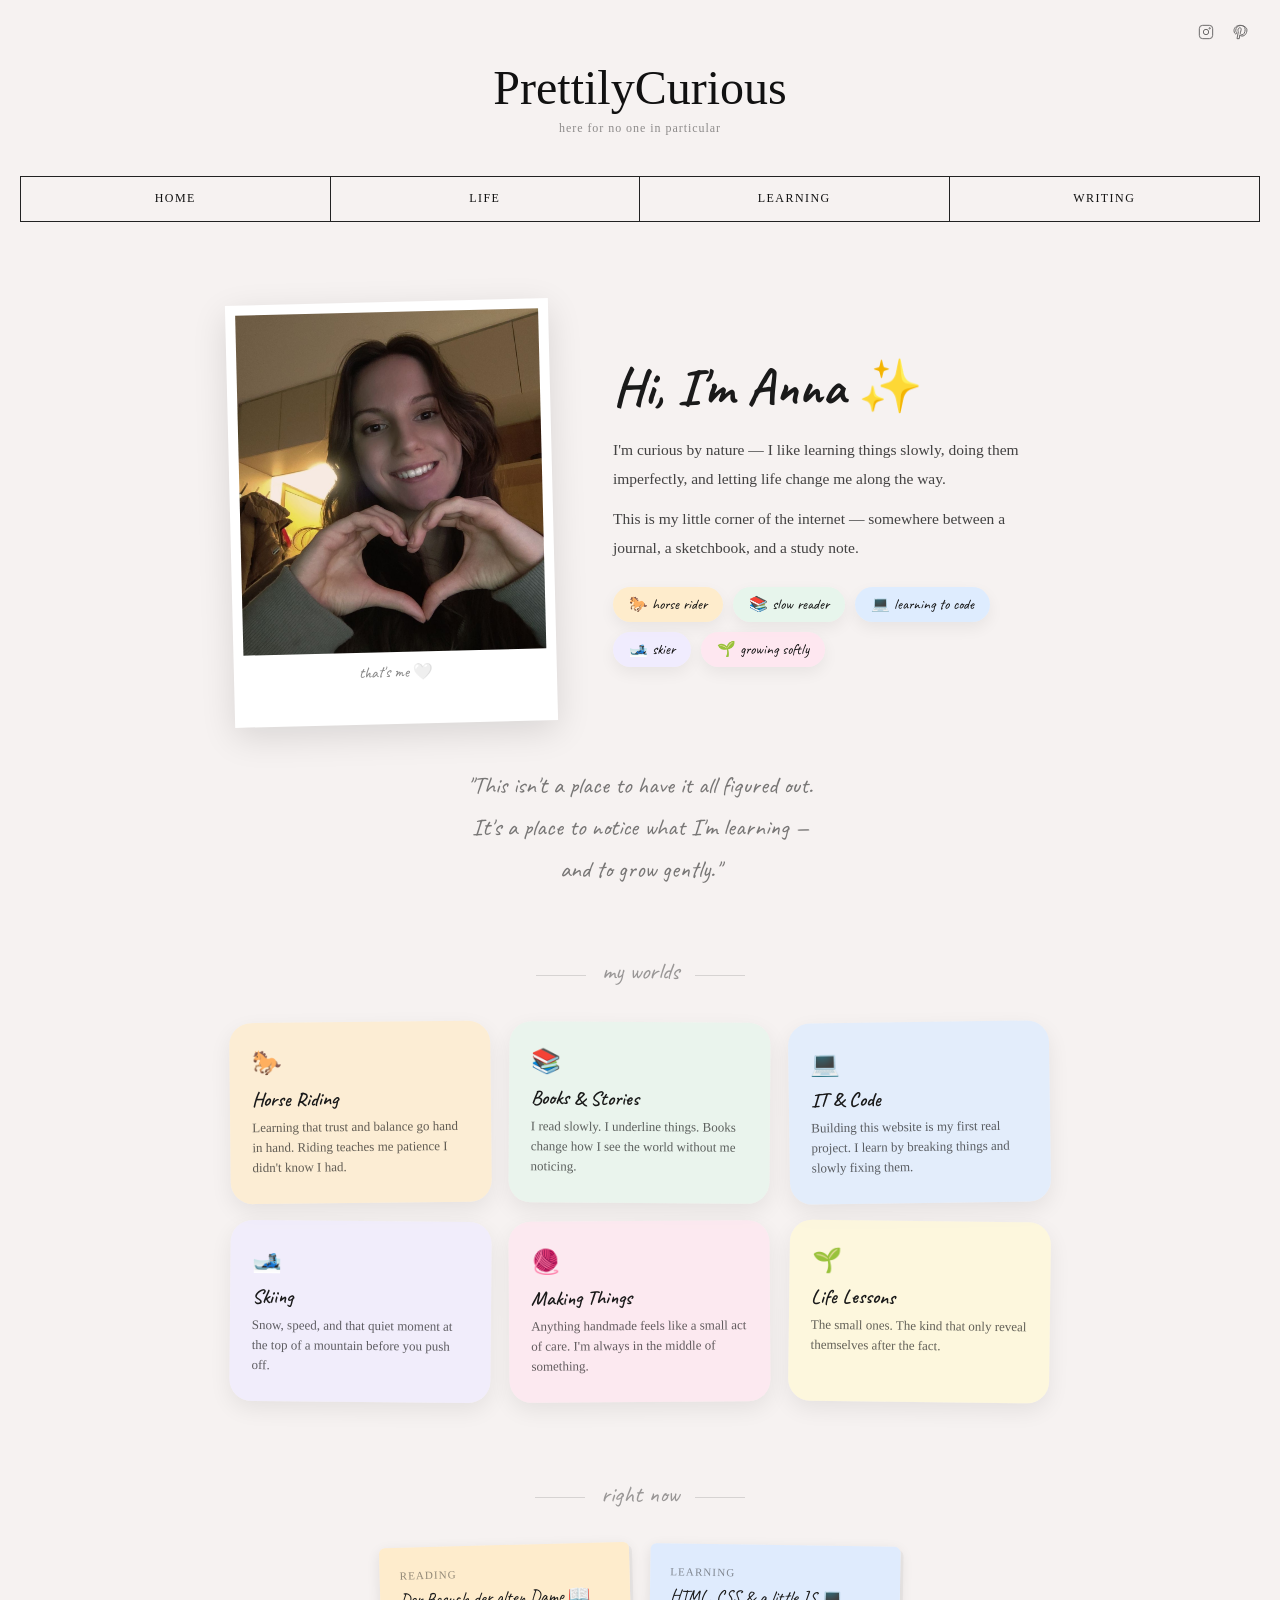
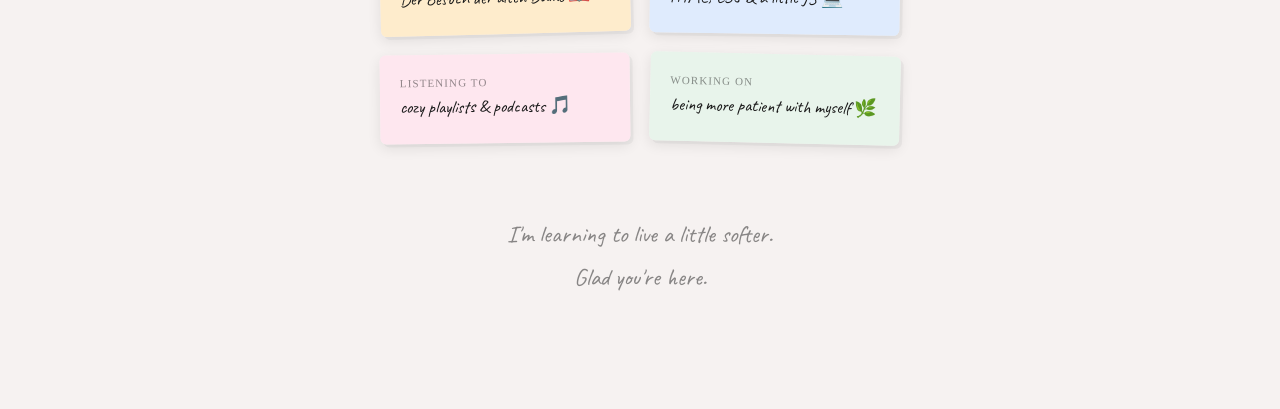
==== commit 0afaea53: "Rename LIFESTYLE to LIFE in nav Co-Authored-By: Claude Sonnet 4.6 <noreply@anthropic.com>" ====
--- a/about.html
+++ b/about.html
@@ -256,7 +256,7 @@
         <p class="tagline">here for no one in particular</p>
         <nav class="nav">
             <a href="index.html">HOME</a>
-            <a href="lifestyle.html">LIFESTYLE</a>
+            <a href="lifestyle.html">LIFE</a>
             <a href="learning.html">LEARNING</a>
             <a href="writing.html">WRITING</a>
         </nav>
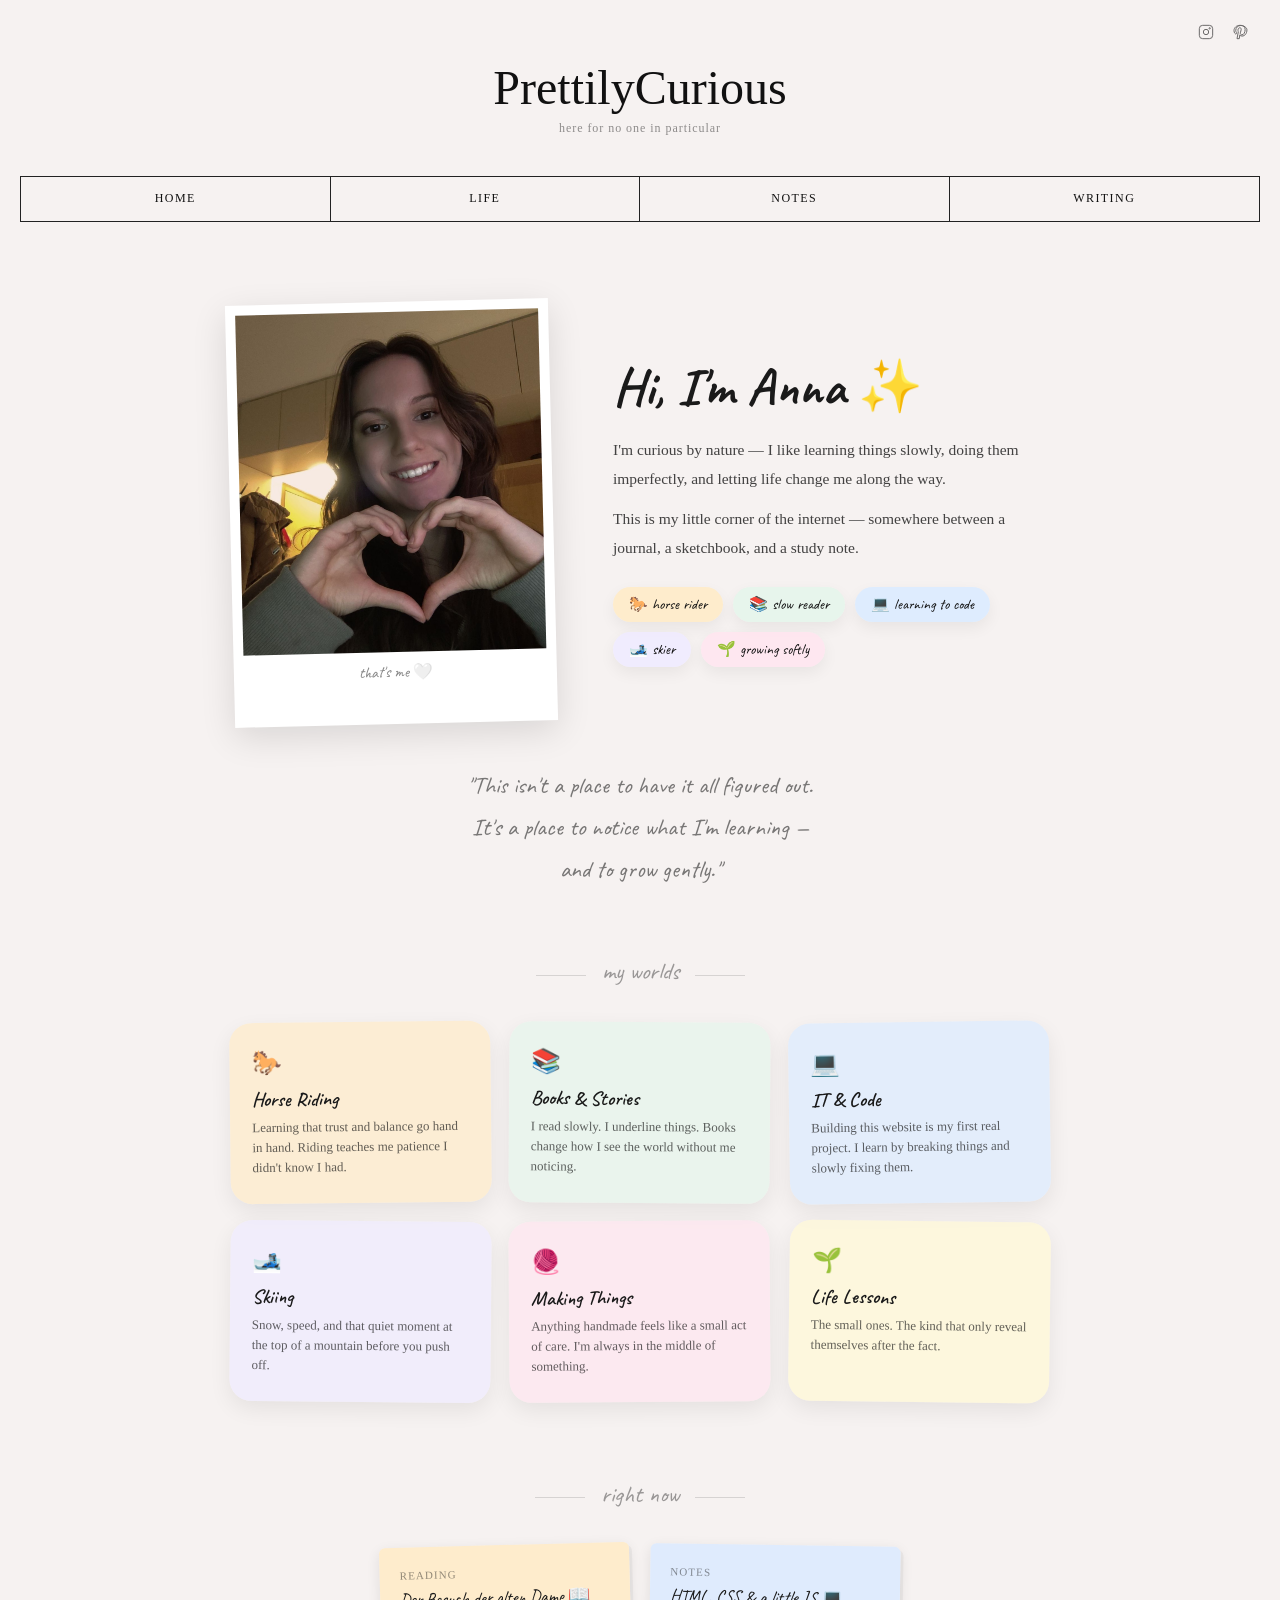
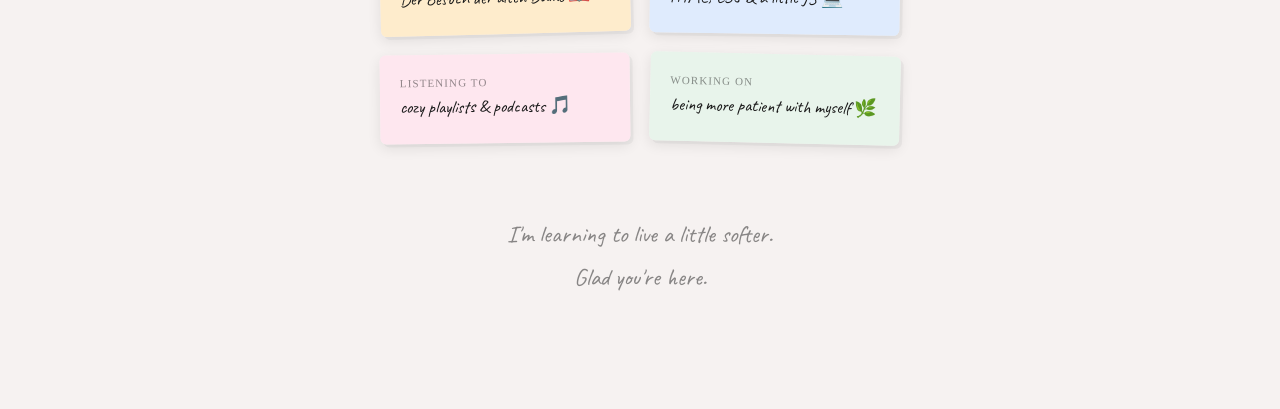
==== commit 3f750643: "Rename Learning to Notes, redesign notes page and modal, update home page - Rename learning.html → n" ====
--- a/about.html
+++ b/about.html
@@ -257,7 +257,7 @@
         <nav class="nav">
             <a href="index.html">HOME</a>
             <a href="lifestyle.html">LIFE</a>
-            <a href="learning.html">LEARNING</a>
+            <a href="notes.html">NOTES</a>
             <a href="writing.html">WRITING</a>
         </nav>
     </div>
@@ -345,7 +345,7 @@
             <div class="sticky-value">Der Besuch der alten Dame 📖</div>
         </div>
         <div class="sticky">
-            <div class="sticky-label">Learning</div>
+            <div class="sticky-label">NOTES</div>
             <div class="sticky-value">HTML, CSS & a little JS 💻</div>
         </div>
         <div class="sticky">
--- a/style.css
+++ b/style.css
@@ -159,6 +159,38 @@
     letter-spacing: 0.5px;
 }
 
+/* Text-only topic card */
+.topic-card.text-only {
+    display: flex;
+    align-items: center;
+    justify-content: center;
+    height: 360px;
+    background: none;
+    border: none;
+    border-left: 1px solid rgba(0,0,0,0.12);
+    border-right: 1px solid rgba(0,0,0,0.12);
+}
+.topic-card.text-only .topic-text-inner {
+    text-align: center;
+    padding: 40px 36px;
+}
+.topic-card.text-only .topic-label {
+    display: block;
+    font-size: 10px;
+    letter-spacing: 0.2em;
+    text-transform: uppercase;
+    opacity: 0.38;
+    margin-bottom: 24px;
+}
+.topic-card.text-only .topic-title {
+    font-family: 'Caveat', cursive;
+    font-size: 36px;
+    line-height: 1.25;
+    font-weight: 400;
+    font-style: normal;
+    opacity: 0.72;
+}
+
 /* HOVER TOPICS */
 .topic-card:hover img {
     transform: translateY(-6px);
@@ -261,7 +293,7 @@
   transform: translateX(-50%) translateY(20px);
 
   width: 180px;
-  aspect-ratio: 4 / 5;   /* 👈 KEY CHANGE */
+  aspect-ratio: 4 / 5;
 
   border-radius: 16px;
   overflow: hidden;
@@ -269,13 +301,12 @@
   opacity: 0;
   pointer-events: none;
   transition: opacity 0.35s ease, transform 0.35s ease;
-
 }
 
 .favorite-image img {
   width: 100%;
   height: 100%;
-  object-fit: cover;     /* ✨ DAS ist der Gamechanger */
+  object-fit: cover;
   object-position: center;
 
   box-shadow: 0 14px 35px rgba(0,0,0,0.18);
@@ -294,8 +325,84 @@
 .favorite-card:hover .favorite-content {
   opacity: 0;
   transform: translateY(6px);
- }
-
+}
+
+
+/* Listening card — mini player */
+.listening-card .favorite-content { transition: none; }
+.listening-card:hover .favorite-content { opacity: 1; transform: none; }
+
+.music-player {
+    display: flex;
+    align-items: center;
+    gap: 12px;
+    margin-top: 16px;
+    background: #1a1a1a;
+    border-radius: 14px;
+    padding: 14px;
+    text-decoration: none;
+    transition: background 0.2s ease;
+}
+.music-player:hover { background: #2d2d2d; }
+
+.play-btn {
+    width: 36px;
+    height: 36px;
+    border-radius: 50%;
+    background: white;
+    display: flex;
+    align-items: center;
+    justify-content: center;
+    flex-shrink: 0;
+}
+.play-btn svg {
+    width: 12px;
+    height: 12px;
+    fill: #1a1a1a;
+    margin-left: 2px;
+}
+
+.player-info {
+    flex: 1;
+    min-width: 0;
+}
+.player-meta {
+    font-size: 10px;
+    color: rgba(255,255,255,0.35);
+    letter-spacing: 0.08em;
+    text-transform: uppercase;
+    margin-bottom: 3px;
+}
+.player-name {
+    font-size: 13px;
+    color: rgba(255,255,255,0.8);
+    white-space: nowrap;
+    overflow: hidden;
+    text-overflow: ellipsis;
+}
+
+.equalizer {
+    display: flex;
+    align-items: flex-end;
+    gap: 3px;
+    height: 18px;
+    flex-shrink: 0;
+}
+.eq-bar {
+    width: 3px;
+    background: rgba(255,255,255,0.5);
+    border-radius: 2px;
+    animation: eq-bounce 1.3s ease-in-out infinite;
+}
+.eq-bar:nth-child(1) { animation-delay: 0s;    height: 8px; }
+.eq-bar:nth-child(2) { animation-delay: 0.25s; height: 14px; }
+.eq-bar:nth-child(3) { animation-delay: 0.5s;  height: 10px; }
+.eq-bar:nth-child(4) { animation-delay: 0.1s;  height: 16px; }
+
+@keyframes eq-bounce {
+    0%, 100% { transform: scaleY(0.4); }
+    50%       { transform: scaleY(1); }
+}
 
 /* RESPONSIVE */
 
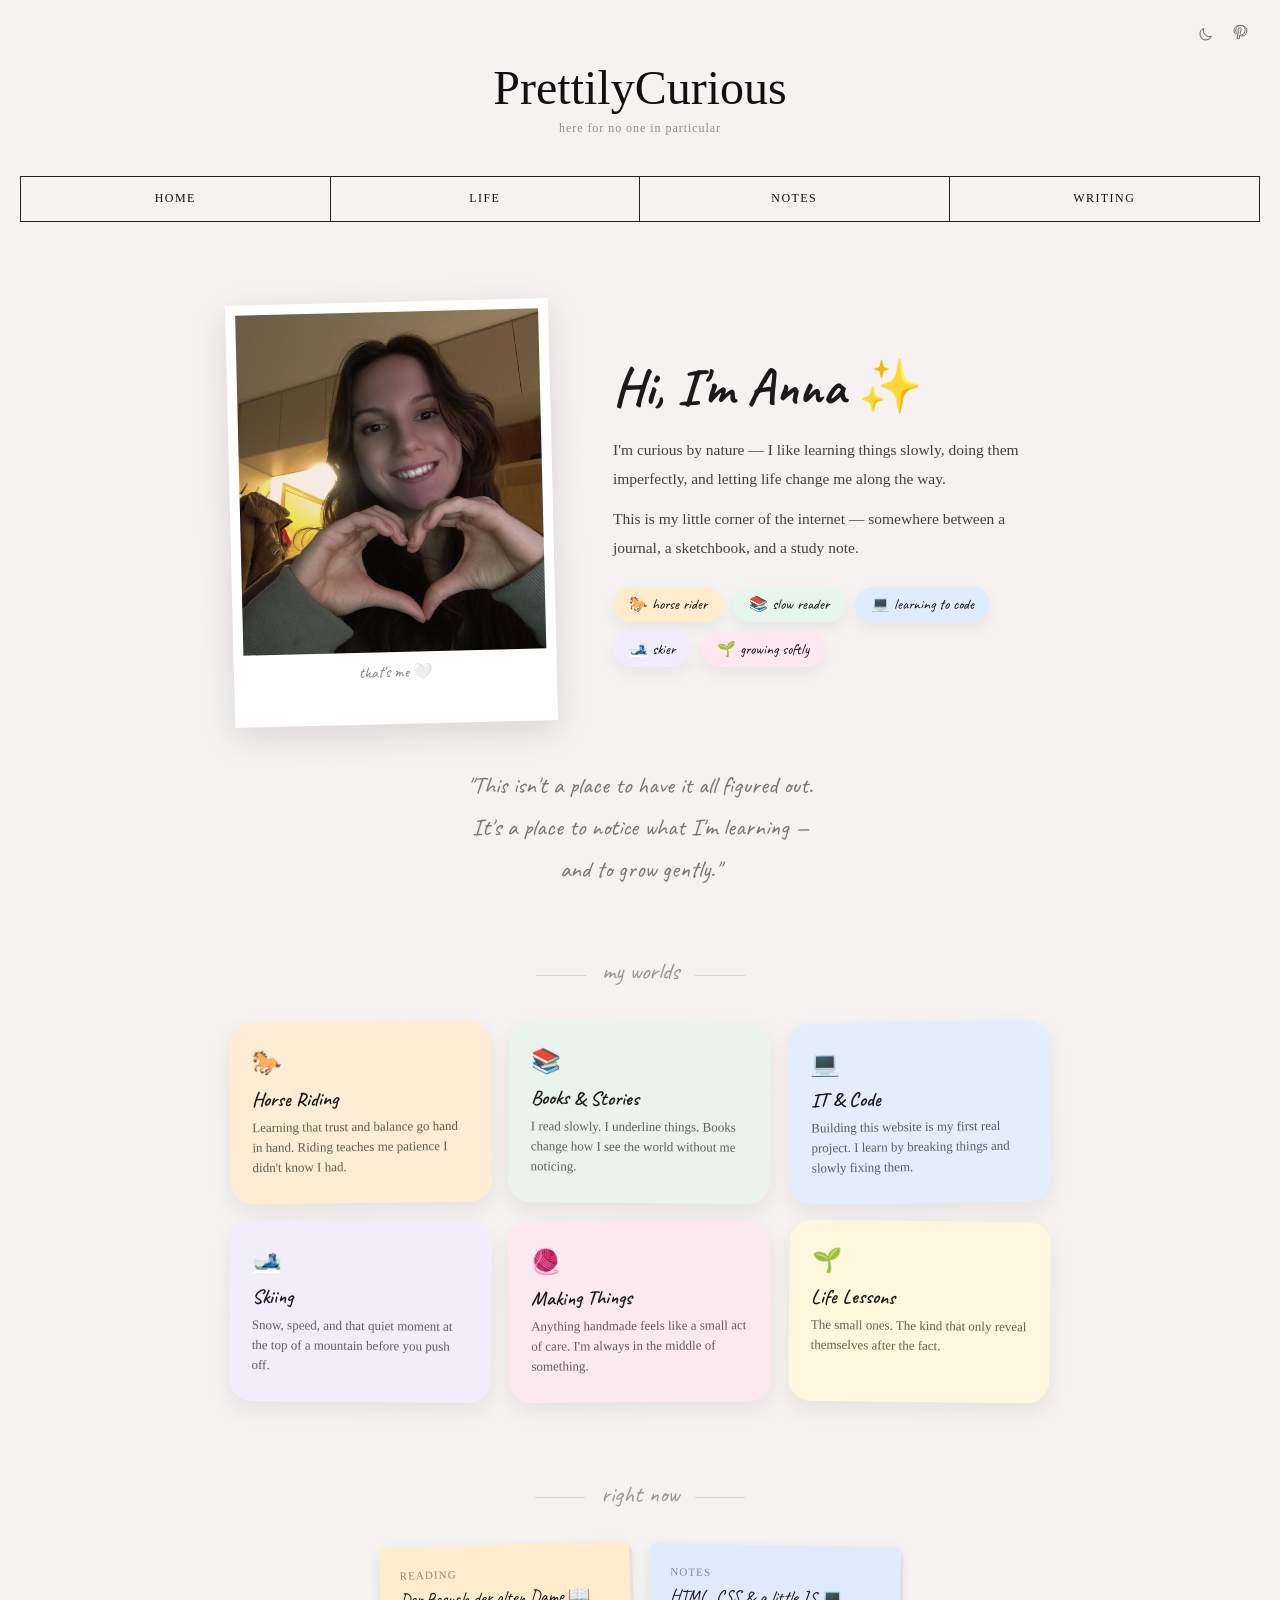
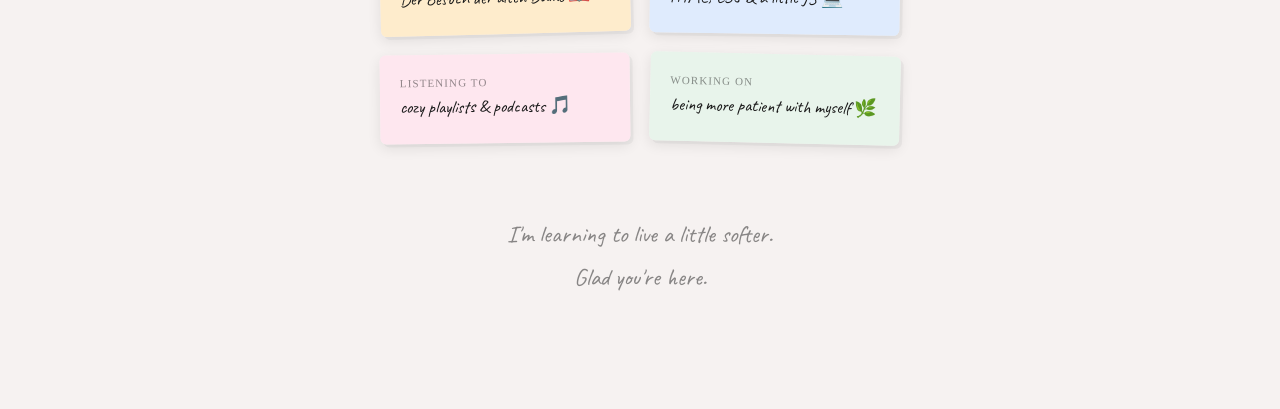
==== commit b722a0ff: "Add dark mode toggle, remove Instagram link - CSS theme tokens (--bg, --fg, --border, --bg-card, etc" ====
--- a/about.html
+++ b/about.html
@@ -1,8 +1,9 @@
-<!DOCTYPE html>
+﻿<!DOCTYPE html>
 <html lang="en">
 <head>
     <meta charset="UTF-8">
     <title>About – PrettilyCurious</title>
+    <link rel="icon" type="image/svg+xml" href="favicon.svg">
     <meta name="viewport" content="width=device-width, initial-scale=1.0">
     <link rel="stylesheet" href="style.css">
     <link href="https://fonts.googleapis.com/css2?family=Caveat:wght@400;600;700&display=swap" rel="stylesheet">
@@ -226,13 +227,10 @@
 
 <header class="site-header">
     <div class="social-links">
-        <a href="https://instagram.com/prettilycurious" target="_blank" aria-label="Instagram">
-            <svg viewBox="0 0 24 24" aria-hidden="true">
-                <rect x="2" y="2" width="20" height="20" rx="5" ry="5"></rect>
-                <circle cx="12" cy="12" r="4"></circle>
-                <circle cx="17.5" cy="6.5" r="1"></circle>
-            </svg>
-        </a>
+        <button class="theme-toggle" id="themeToggle" aria-label="Dunkelmodus">
+            <svg class="icon-moon" viewBox="0 0 24 24" aria-hidden="true"><path d="M20.354 15.354A9 9 0 018.646 3.646 9.003 9.003 0 0012 21a9.003 9.003 0 008.354-5.646z"/></svg>
+            <svg class="icon-sun" viewBox="0 0 24 24" aria-hidden="true"><circle cx="12" cy="12" r="5"/><line x1="12" y1="1" x2="12" y2="3"/><line x1="12" y1="21" x2="12" y2="23"/><line x1="4.22" y1="4.22" x2="5.64" y2="5.64"/><line x1="18.36" y1="18.36" x2="19.78" y2="19.78"/><line x1="1" y1="12" x2="3" y2="12"/><line x1="21" y1="12" x2="23" y2="12"/><line x1="4.22" y1="19.78" x2="5.64" y2="18.36"/><line x1="18.36" y1="5.64" x2="19.78" y2="4.22"/></svg>
+        </button>
         <a href="https://pinterest.com/prettilycurious" target="_blank" aria-label="Pinterest">
             <svg viewBox="0 0 24 24" aria-hidden="true">
                 <path d="M12 2C6.9 2 3 5.4 3 9.9c0 3.3 1.9 5.2 3.1 5.2.5 0 .8-1.4.8-1.8
--- a/style.css
+++ b/style.css
@@ -3,7 +3,28 @@
    --soft-rose: rgba(230, 180, 190, 0.25);
    --soft-rose-solid: #e6b4be;
    --sage: rgba(180, 200, 185, 0.25);
-}
+
+   /* Theme tokens — light */
+   --bg:       #f6f2f1;
+   --fg:       #111111;
+   --border:   #222222;
+   --bg-card:  rgba(255,255,255,0.85);
+   --bg-chip:  rgba(255,255,255,0.85);
+   --bg-topics: rgba(230,180,190,0.25);
+   --shadow:   rgba(0,0,0,0.08);
+}
+
+[data-theme="dark"] {
+   --bg:       #1a1716;
+   --fg:       #ede9e4;
+   --border:   rgba(237,233,228,0.16);
+   --bg-card:  rgba(38,34,31,0.97);
+   --bg-chip:  rgba(46,42,39,0.97);
+   --bg-topics: rgba(230,180,190,0.07);
+   --shadow:   rgba(0,0,0,0.28);
+   --soft-rose-solid: #d4a0aa;
+}
+
 * {
     margin: 0;
     padding: 0;
@@ -13,8 +34,9 @@
 /* GLOBAL */
 body {
     font-family: "Georgia", serif;
-    background: #f6f2f1;
-    color: #111;
+    background: var(--bg);
+    color: var(--fg);
+    transition: background 0.3s ease, color 0.3s ease;
 }
 
 a {
@@ -52,7 +74,7 @@
 .nav {
     display: grid;
     grid-template-columns: repeat(4, 1fr);
-    border: 1px solid #222;
+    border: 1px solid var(--border);
     margin-top: 2rem;
     position: relative;
     z-index: 2;
@@ -64,8 +86,8 @@
     text-decoration: none;
     font-size: 0.75rem;
     letter-spacing: 0.12em;
-    color: #111;
-    border-right: 1px solid #222;
+    color: var(--fg);
+    border-right: 1px solid var(--border);
     transition: background 0.2s ease, color 0.2s ease;
 }
 
@@ -99,7 +121,7 @@
 /* ================= CURRENT TOPICS ================= */
 
 .topics {
-     background: var(--soft-rose);
+     background: var(--bg-topics);
         padding: 140px 20px 120px;
         margin-top: 120px;
         border-radius: 80px;
@@ -127,7 +149,7 @@
 .topics-header .line {
     width: 70px;
     height: 1px;
-    background: #222;
+    background: var(--border);
 }
 
 /* TOPICS GRID */
@@ -201,14 +223,14 @@
 .topics-divider {
     height: 1px;
     width: 100%;
-    background: #222;
+    background: var(--border);
     margin-top: 80px;
 }
 
 /* ================= CURRENT FAVOURITES ================= */
 
 .favorites {
-  background: #f6f2f1; /* bewusst beige */
+  background: var(--bg);
   padding: 140px 20px 120px;
 }
 
@@ -249,7 +271,7 @@
 
 .favorite-card {
   position: relative;
-  background: rgba(255,255,255,0.85);
+  background: var(--bg-card);
   border-radius: 22px;
   padding: 40px 28px;
   text-align: center;
@@ -458,12 +480,42 @@
 .social-links svg {
   width: 16px;
   height: 16px;
-  stroke: #111;
+  stroke: var(--fg);
   fill: none;
   stroke-width: 1.5;
   opacity: 0.6;
   transition: opacity 0.2s ease, stroke 0.2s ease;
 }
+
+/* ── Dark mode toggle ── */
+.theme-toggle {
+  background: none;
+  border: none;
+  cursor: pointer;
+  padding: 0;
+  display: flex;
+  align-items: center;
+}
+.theme-toggle svg {
+  width: 16px;
+  height: 16px;
+  stroke: var(--fg);
+  fill: none;
+  stroke-width: 1.5;
+  opacity: 0.6;
+  transition: opacity 0.2s ease, stroke 0.2s ease;
+}
+.theme-toggle:hover svg { opacity: 1; stroke: var(--soft-rose-solid); }
+.icon-sun { display: none; }
+[data-theme="dark"] .icon-moon { display: none; }
+[data-theme="dark"] .icon-sun  { display: block; }
+
+/* dark chip tints */
+[data-theme="dark"] .world-chip.books   { background: rgba(255,235,200,0.1); }
+[data-theme="dark"] .world-chip.code    { background: rgba(220,235,255,0.1); }
+[data-theme="dark"] .world-chip.life    { background: rgba(225,240,230,0.1); }
+[data-theme="dark"] .world-chip.recipes { background: rgba(255,240,200,0.1); }
+[data-theme="dark"] .world-chip.active  { background: rgba(230,180,190,0.22) !important; }
 
 .social-links a:hover svg {
   opacity: 1;
@@ -591,8 +643,8 @@
   border-radius: 999px;
   font-size: 14px;
   letter-spacing: 0.04em;
-  background: rgba(255,255,255,0.85);
-  box-shadow: 0 12px 25px rgba(0,0,0,0.08);
+  background: var(--bg-chip);
+  box-shadow: 0 12px 25px var(--shadow);
   transition: transform 0.25s ease, box-shadow 0.25s ease;
 }
 
